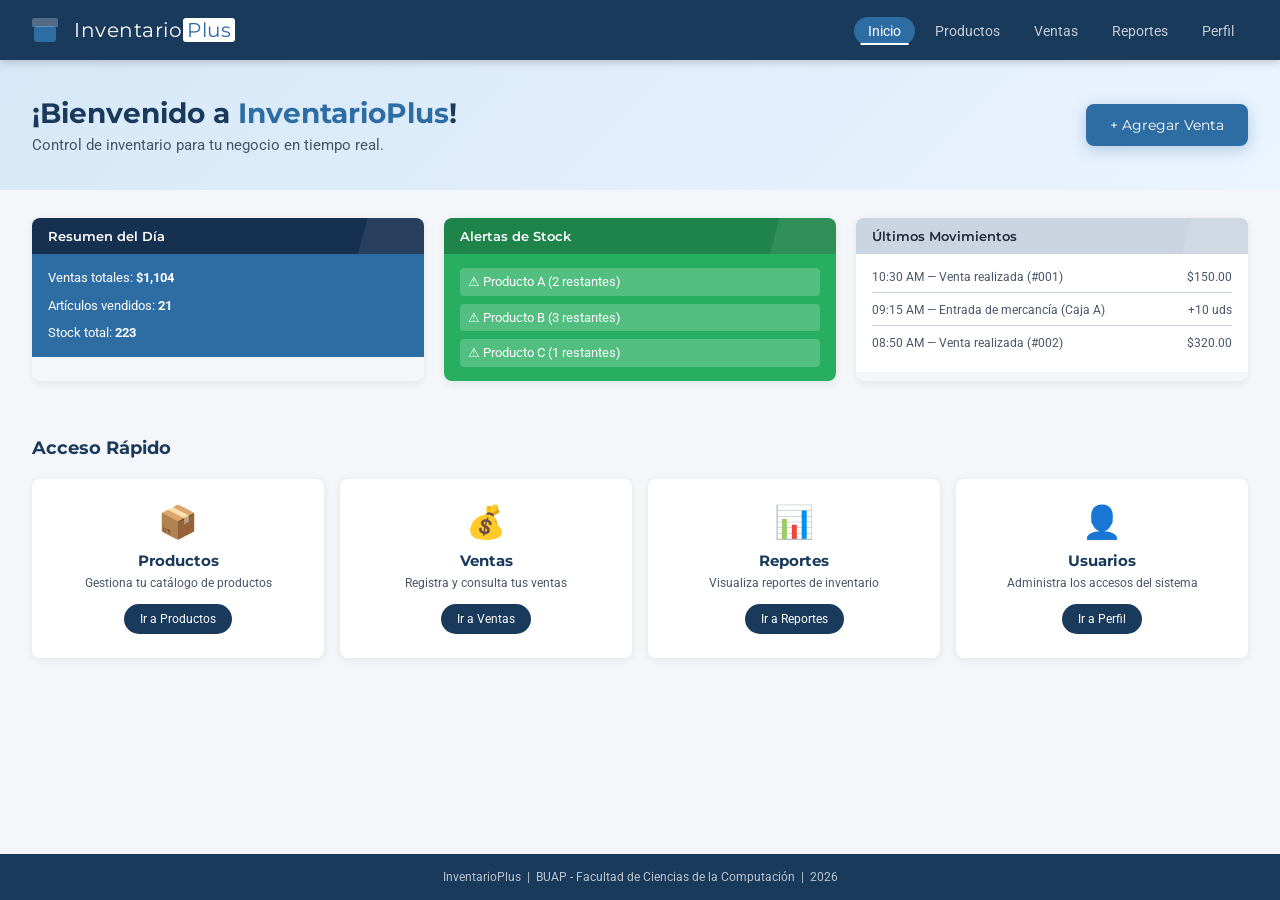
==== index.html @ cd41748c "Add files via upload Primer commit" ====
<!DOCTYPE html>
<html lang="es">
<head>
  <meta charset="UTF-8" />
  <meta name="viewport" content="width=device-width, initial-scale=1.0"/>
  <title>InventarioPlus</title>
  <link rel="preconnect" href="https://fonts.googleapis.com">
  <link href="https://fonts.googleapis.com/css2?family=Montserrat:wght@600;700&family=Roboto:wght@400;500&display=swap" rel="stylesheet">
  <link rel="stylesheet" href="styles.css"/>
  <style>
    /* ── Animaciones generales ── */
    @keyframes fadeInDown {
      from { opacity: 0; transform: translateY(-20px); }
      to   { opacity: 1; transform: translateY(0); }
    }
    @keyframes fadeInUp {
      from { opacity: 0; transform: translateY(30px); }
      to   { opacity: 1; transform: translateY(0); }
    }
    @keyframes fadeInLeft {
      from { opacity: 0; transform: translateX(-30px); }
      to   { opacity: 1; transform: translateX(0); }
    }
    @keyframes pulse {
      0%, 100% { transform: scale(1); }
      50%       { transform: scale(1.05); }
    }
    @keyframes shimmer {
      0%   { background-position: -200% center; }
      100% { background-position: 200% center; }
    }

    /* ── Navbar animado ── */
    .navbar { animation: fadeInDown 0.5s ease; }
    .navbar-links a { position: relative; overflow: hidden; }
    .navbar-links a::after { content: ''; position: absolute; bottom: 0; left: 50%; width: 0; height: 2px; background: white; transition: all 0.3s ease; transform: translateX(-50%); }
    .navbar-links a:hover::after, .navbar-links a.active::after { width: 80%; }

    /* ── Hero animado ── */
    .hero { position: relative; overflow: hidden; }
    .hero::before { content: ''; position: absolute; inset: 0; background: linear-gradient(135deg, #D6E8F7 0%, #EBF4FF 50%, #D6E8F7 100%); background-size: 200% 200%; animation: shimmer 4s linear infinite; }
    .hero-content { position: relative; z-index: 1; animation: fadeInLeft 0.7s ease; }
    .hero-content h1 { font-size: 28px; }
    .hero-content h1 span { color: var(--color-secondary); }
    .btn-primary { position: relative; z-index: 1; animation: fadeInUp 0.7s ease 0.2s both; box-shadow: 0 4px 15px rgba(46,109,164,0.3); }
    .btn-primary:hover { box-shadow: 0 6px 20px rgba(46,109,164,0.5); transform: translateY(-2px); }
    .btn-primary:active { transform: translateY(0); }

    /* ── Tarjetas animadas ── */
    .card { transition: transform 0.3s ease, box-shadow 0.3s ease; animation: fadeInUp 0.6s ease both; }
    .card:nth-child(1) { animation-delay: 0.1s; }
    .card:nth-child(2) { animation-delay: 0.2s; }
    .card:nth-child(3) { animation-delay: 0.3s; }
    .card:hover { transform: translateY(-5px); box-shadow: 0 8px 24px rgba(0,0,0,0.12); }
    .card-header { position: relative; overflow: hidden; }
    .card-header::after { content: ''; position: absolute; top: -50%; right: -20px; width: 80px; height: 200%; background: rgba(255,255,255,0.08); transform: rotate(15deg); }

    /* ── Servicios animados ── */
    .service-card { transition: transform 0.3s ease, box-shadow 0.3s ease; animation: fadeInUp 0.6s ease both; }
    .service-card:nth-child(1) { animation-delay: 0.1s; }
    .service-card:nth-child(2) { animation-delay: 0.2s; }
    .service-card:nth-child(3) { animation-delay: 0.3s; }
    .service-card:nth-child(4) { animation-delay: 0.4s; }
    .service-card:hover { transform: translateY(-6px); box-shadow: 0 10px 28px rgba(0,0,0,0.13); }
    .service-icon { transition: transform 0.3s ease; display: inline-block; }
    .service-card:hover .service-icon { transform: scale(1.2) rotate(-5deg); }
    .btn-service { transition: all 0.3s ease; }
    .btn-service:hover { transform: scale(1.05); box-shadow: 0 4px 12px rgba(26,58,92,0.3); }

    /* ── Sección visible al scroll ── */
    .reveal { opacity: 0; transform: translateY(30px); transition: opacity 0.6s ease, transform 0.6s ease; }
    .reveal.visible { opacity: 1; transform: translateY(0); }

    /* ── Contador animado ── */
    .count-num { display: inline-block; transition: all 0.3s; }
  </style>
</head>
<body>
  <nav class="navbar">
    <div class="navbar-logo">
      <div class="logo-icon"><div class="logo-box"></div></div>
      <span class="logo-text">Inventario<span class="logo-plus">Plus</span></span>
    </div>
    <ul class="navbar-links">
      <li><a href="index.html" class="active">Inicio</a></li>
      <li><a href="productos.html">Productos</a></li>
      <li><a href="ventas.html">Ventas</a></li>
      <li><a href="reportes.html">Reportes</a></li>
      <li><a href="perfil.html">Perfil</a></li>
    </ul>
    <button class="hamburger" id="hamburger">&#9776;</button>
  </nav>

  <section class="hero">
    <div class="hero-content">
      <h1>¡Bienvenido a <span>InventarioPlus</span>!</h1>
      <p>Control de inventario para tu negocio en tiempo real.</p>
    </div>
    <button class="btn-primary" id="btn-agregar">+ Agregar Venta</button>
  </section>

  <section class="cards-section reveal">
    <div class="card card-blue">
      <div class="card-header">Resumen del Día</div>
      <div class="card-body">
        <p>Ventas totales: <strong id="ventas-total">$0.00</strong></p>
        <p>Artículos vendidos: <strong id="articulos-total">0</strong></p>
        <p>Stock total: <strong id="stock-total">0</strong></p>
      </div>
    </div>
    <div class="card card-green">
      <div class="card-header">Alertas de Stock</div>
      <div class="card-body" id="alertas-list">
        <p class="alerta-item">⚠ Producto A (2 restantes)</p>
        <p class="alerta-item">⚠ Producto B (3 restantes)</p>
      </div>
    </div>
    <div class="card card-gray">
      <div class="card-header card-header-dark">Últimos Movimientos</div>
      <div class="card-body" id="movimientos-list">
        <p class="movimiento-item">10:30 AM — Venta realizada (#001) <span>$150.00</span></p>
        <p class="movimiento-item">09:15 AM — Entrada de mercancía (Caja A) <span>+10 uds</span></p>
      </div>
    </div>
  </section>

  <section class="services-section reveal">
    <h2>Acceso Rápido</h2>
    <div class="services-grid">
      <div class="service-card">
        <div class="service-icon">📦</div>
        <h3>Productos</h3>
        <p>Gestiona tu catálogo de productos</p>
        <button class="btn-service" onclick="location.href='productos.html'">Ir a Productos</button>
      </div>
      <div class="service-card">
        <div class="service-icon">💰</div>
        <h3>Ventas</h3>
        <p>Registra y consulta tus ventas</p>
        <button class="btn-service" onclick="location.href='ventas.html'">Ir a Ventas</button>
      </div>
      <div class="service-card">
        <div class="service-icon">📊</div>
        <h3>Reportes</h3>
        <p>Visualiza reportes de inventario</p>
        <button class="btn-service" onclick="location.href='reportes.html'">Ir a Reportes</button>
      </div>
      <div class="service-card">
        <div class="service-icon">👤</div>
        <h3>Usuarios</h3>
        <p>Administra los accesos del sistema</p>
        <button class="btn-service" onclick="location.href='perfil.html'">Ir a Perfil</button>
      </div>
    </div>
  </section>

  <footer class="footer">
    <p>InventarioPlus &nbsp;|&nbsp; BUAP - Facultad de Ciencias de la Computación &nbsp;|&nbsp; 2026</p>
  </footer>
  <script src="app.js"></script>
  <script>
    // ── Animación al hacer scroll ─────────────────
    const reveals = document.querySelectorAll('.reveal');
    const observer = new IntersectionObserver((entries) => {
      entries.forEach(entry => {
        if (entry.isIntersecting) {
          entry.target.classList.add('visible');
        }
      });
    }, { threshold: 0.15 });
    reveals.forEach(el => observer.observe(el));

    // ── Contador animado ──────────────────────────
    function animarContador(elemento, inicio, fin, duracion, prefijo = '', sufijo = '') {
      let startTime = null;
      function step(timestamp) {
        if (!startTime) startTime = timestamp;
        const progress = Math.min((timestamp - startTime) / duracion, 1);
        const valor = Math.floor(progress * (fin - inicio) + inicio);
        elemento.textContent = prefijo + valor.toLocaleString() + sufijo;
        if (progress < 1) requestAnimationFrame(step);
      }
      requestAnimationFrame(step);
    }

    // Animar números del resumen al cargar
    window.addEventListener('load', () => {
      setTimeout(() => {
        animarContador(document.getElementById('ventas-total'),    0, 1850,  1200, '$');
        animarContador(document.getElementById('articulos-total'), 0, 24,    800);
        animarContador(document.getElementById('stock-total'),     0, 312,   1000);
      }, 400);
    });

    // ── Navbar hamburguesa ────────────────────────
    document.getElementById('hamburger').addEventListener('click', () => {
      document.querySelector('.navbar-links').classList.toggle('open');
    });

    // ── Botón agregar venta ───────────────────────
    document.getElementById('btn-agregar').addEventListener('click', () => {
      location.href = 'ventas.html';
    });
  </script>
</body>
</html>
---- styles.css ----
/* ═══════════════════════════════════════════
   VARIABLES Y RESET
═══════════════════════════════════════════ */
:root {
  --color-primary:   #1A3A5C;
  --color-secondary: #2E6DA4;
  --color-green:     #27AE60;
  --color-green-dark:#1E8449;
  --color-red:       #E74C3C;
  --color-bg:        #F4F6F9;
  --color-white:     #ffffff;
  --color-gray:      #CBD5E1;
  --color-text:      #1E293B;
  --color-muted:     #475569;
  --font-title:      'Montserrat', sans-serif;
  --font-body:       'Roboto', sans-serif;
  --radius:          8px;
  --shadow:          0 2px 8px rgba(0,0,0,0.08);
}

* {
  margin: 0;
  padding: 0;
  box-sizing: border-box;
}

body {
  font-family: var(--font-body);
  background-color: var(--color-bg);
  color: var(--color-text);
  min-height: 100vh;
  display: flex;
  flex-direction: column;
}

/* ═══════════════════════════════════════════
   NAVBAR
═══════════════════════════════════════════ */
.navbar {
  background-color: var(--color-primary);
  display: flex;
  align-items: center;
  justify-content: space-between;
  padding: 0 32px;
  height: 60px;
  position: sticky;
  top: 0;
  z-index: 100;
  box-shadow: 0 2px 8px rgba(0,0,0,0.2);
}

.navbar-logo {
  display: flex;
  align-items: center;
  gap: 10px;
}

.logo-icon {
  width: 32px;
  height: 32px;
  position: relative;
}

.logo-box {
  width: 22px;
  height: 16px;
  background-color: var(--color-secondary);
  border-radius: 3px;
  position: absolute;
  bottom: 4px;
  left: 2px;
}

.logo-box::before {
  content: '';
  position: absolute;
  top: -8px;
  left: -2px;
  width: 26px;
  height: 9px;
  background-color: var(--color-white);
  opacity: 0.25;
  border-radius: 2px 2px 0 0;
}

.logo-text {
  font-family: var(--font-title);
  font-size: 20px;
  color: var(--color-white);
  letter-spacing: 0.5px;
}

.logo-plus {
  color: var(--color-secondary);
  background-color: var(--color-white);
  padding: 0 4px;
  border-radius: 3px;
  margin-left: 1px;
}

.navbar-links {
  list-style: none;
  display: flex;
  gap: 6px;
}

.navbar-links a {
  text-decoration: none;
  color: rgba(255,255,255,0.75);
  font-family: var(--font-body);
  font-size: 14px;
  padding: 6px 14px;
  border-radius: 20px;
  transition: all 0.2s;
}

.navbar-links a:hover,
.navbar-links a.active {
  background-color: var(--color-secondary);
  color: var(--color-white);
}

.hamburger {
  display: none;
  background: none;
  border: none;
  color: white;
  font-size: 22px;
  cursor: pointer;
}

/* ═══════════════════════════════════════════
   HERO / BANNER
═══════════════════════════════════════════ */
.hero {
  background-color: #D6E8F7;
  padding: 36px 32px;
  display: flex;
  align-items: center;
  justify-content: space-between;
  flex-wrap: wrap;
  gap: 16px;
}

.hero-content h1 {
  font-family: var(--font-title);
  font-size: 26px;
  color: var(--color-primary);
  margin-bottom: 6px;
}

.hero-content p {
  font-size: 15px;
  color: var(--color-muted);
}

.btn-primary {
  background-color: var(--color-secondary);
  color: var(--color-white);
  border: none;
  padding: 12px 24px;
  border-radius: var(--radius);
  font-family: var(--font-title);
  font-size: 14px;
  cursor: pointer;
  transition: background-color 0.2s, transform 0.1s;
  white-space: nowrap;
}

.btn-primary:hover {
  background-color: var(--color-primary);
  transform: translateY(-1px);
}

/* ═══════════════════════════════════════════
   TARJETAS
═══════════════════════════════════════════ */
.cards-section {
  display: grid;
  grid-template-columns: repeat(3, 1fr);
  gap: 20px;
  padding: 28px 32px;
}

.card {
  border-radius: var(--radius);
  overflow: hidden;
  box-shadow: var(--shadow);
}

.card-header {
  padding: 10px 16px;
  font-family: var(--font-title);
  font-size: 13px;
  color: var(--color-white);
  font-weight: 600;
}

.card-blue .card-header  { background-color: #16304F; }
.card-blue .card-body    { background-color: var(--color-secondary); color: white; }

.card-green .card-header { background-color: var(--color-green-dark); }
.card-green .card-body   { background-color: var(--color-green); color: white; }

.card-header-dark {
  background-color: var(--color-gray) !important;
  color: var(--color-text) !important;
}

.card-gray .card-body    { background-color: var(--color-white); }

.card-body {
  padding: 14px 16px;
  font-size: 13px;
  display: flex;
  flex-direction: column;
  gap: 8px;
  min-height: 90px;
}

.card-body p { line-height: 1.5; }

.alerta-item {
  background-color: rgba(255,255,255,0.2);
  border-radius: 4px;
  padding: 4px 8px;
}

.movimiento-item {
  display: flex;
  justify-content: space-between;
  border-bottom: 1px solid var(--color-gray);
  padding-bottom: 6px;
  font-size: 12px;
  color: var(--color-muted);
}

.movimiento-item:last-child { border-bottom: none; }

/* ═══════════════════════════════════════════
   SECCIÓN DE SERVICIOS
═══════════════════════════════════════════ */
.services-section {
  padding: 28px 32px;
  flex: 1;
}

.services-section h2 {
  font-family: var(--font-title);
  font-size: 18px;
  color: var(--color-primary);
  margin-bottom: 20px;
}

.services-grid {
  display: grid;
  grid-template-columns: repeat(4, 1fr);
  gap: 16px;
}

.service-card {
  background-color: var(--color-white);
  border-radius: var(--radius);
  padding: 24px 16px;
  text-align: center;
  box-shadow: var(--shadow);
  transition: transform 0.2s, box-shadow 0.2s;
}

.service-card:hover {
  transform: translateY(-3px);
  box-shadow: 0 6px 16px rgba(0,0,0,0.12);
}

.service-icon {
  font-size: 32px;
  margin-bottom: 10px;
}

.service-card h3 {
  font-family: var(--font-title);
  font-size: 15px;
  color: var(--color-primary);
  margin-bottom: 6px;
}

.service-card p {
  font-size: 12px;
  color: var(--color-muted);
  margin-bottom: 14px;
}

.btn-service {
  background-color: var(--color-primary);
  color: var(--color-white);
  border: none;
  padding: 8px 16px;
  border-radius: 20px;
  font-size: 12px;
  font-family: var(--font-body);
  cursor: pointer;
  transition: background-color 0.2s;
}

.btn-service:hover {
  background-color: var(--color-secondary);
}

/* ═══════════════════════════════════════════
   FOOTER
═══════════════════════════════════════════ */
.footer {
  background-color: var(--color-primary);
  color: rgba(255,255,255,0.7);
  text-align: center;
  padding: 16px 32px;
  font-size: 12px;
  font-family: var(--font-body);
}

/* ═══════════════════════════════════════════
   RESPONSIVE
═══════════════════════════════════════════ */
@media (max-width: 900px) {
  .cards-section     { grid-template-columns: 1fr; }
  .services-grid     { grid-template-columns: repeat(2, 1fr); }
}

@media (max-width: 600px) {
  .navbar            { padding: 0 16px; }
  .navbar-links      { display: none; flex-direction: column; position: absolute;
                       top: 60px; left: 0; width: 100%;
                       background-color: var(--color-primary); padding: 12px; }
  .navbar-links.open { display: flex; }
  .hamburger         { display: block; }
  .hero              { flex-direction: column; text-align: center; }
  .services-grid     { grid-template-columns: 1fr; }
}
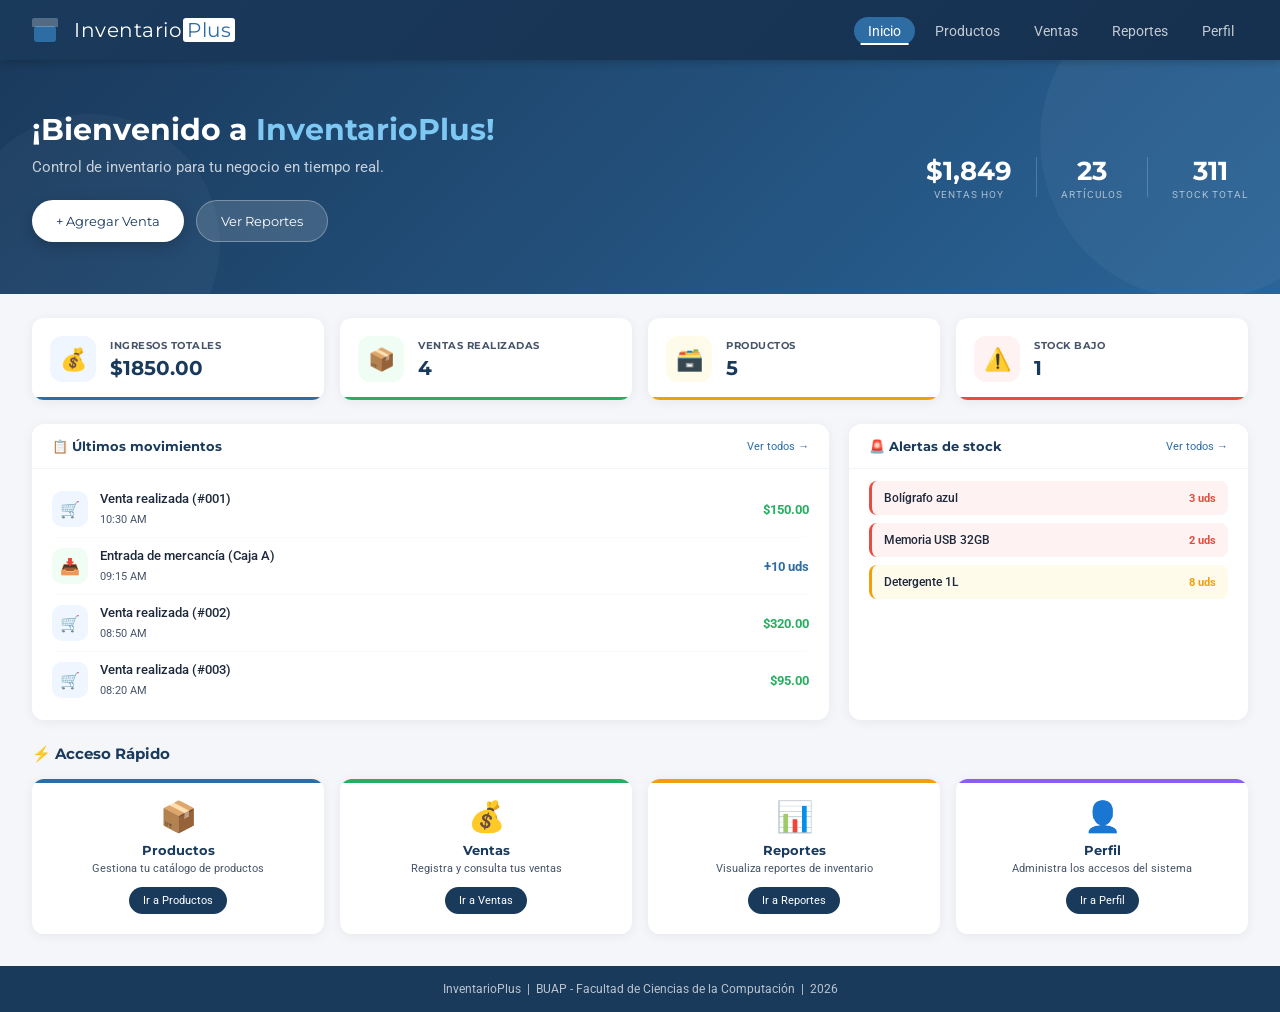
==== commit 851e9b85: "Update index.html" ====
--- a/index.html
+++ b/index.html
@@ -8,71 +8,117 @@
   <link href="https://fonts.googleapis.com/css2?family=Montserrat:wght@600;700&family=Roboto:wght@400;500&display=swap" rel="stylesheet">
   <link rel="stylesheet" href="styles.css"/>
   <style>
-    /* ── Animaciones generales ── */
-    @keyframes fadeInDown {
-      from { opacity: 0; transform: translateY(-20px); }
-      to   { opacity: 1; transform: translateY(0); }
+    @keyframes fadeInDown  { from{opacity:0;transform:translateY(-20px)}to{opacity:1;transform:translateY(0)} }
+    @keyframes fadeInUp    { from{opacity:0;transform:translateY(30px)}to{opacity:1;transform:translateY(0)} }
+    @keyframes fadeInLeft  { from{opacity:0;transform:translateX(-40px)}to{opacity:1;transform:translateX(0)} }
+    @keyframes fadeInRight { from{opacity:0;transform:translateX(40px)}to{opacity:1;transform:translateX(0)} }
+    @keyframes shimmer     { 0%{background-position:-200% center}100%{background-position:200% center} }
+    @keyframes pulse       { 0%,100%{box-shadow:0 0 0 0 rgba(255,255,255,0.4)}70%{box-shadow:0 0 0 10px rgba(255,255,255,0)} }
+
+    .navbar { animation:fadeInDown 0.5s ease; background:linear-gradient(135deg,#1A3A5C,#16304F); }
+    .navbar-links a { position:relative; }
+    .navbar-links a::after { content:''; position:absolute; bottom:0; left:50%; width:0; height:2px; background:white; transition:all 0.3s; transform:translateX(-50%); }
+    .navbar-links a:hover::after, .navbar-links a.active::after { width:80%; }
+
+    .hero {
+      background:linear-gradient(135deg,#1A3A5C 0%,#2E6DA4 60%,#1A3A5C 100%);
+      background-size:200% 200%;
+      animation:shimmer 8s linear infinite;
+      padding:52px 32px;
+      display:flex;
+      align-items:center;
+      justify-content:space-between;
+      flex-wrap:wrap;
+      gap:24px;
+      position:relative;
+      overflow:hidden;
+      min-height:200px;
     }
-    @keyframes fadeInUp {
-      from { opacity: 0; transform: translateY(30px); }
-      to   { opacity: 1; transform: translateY(0); }
-    }
-    @keyframes fadeInLeft {
-      from { opacity: 0; transform: translateX(-30px); }
-      to   { opacity: 1; transform: translateX(0); }
-    }
-    @keyframes pulse {
-      0%, 100% { transform: scale(1); }
-      50%       { transform: scale(1.05); }
-    }
-    @keyframes shimmer {
-      0%   { background-position: -200% center; }
-      100% { background-position: 200% center; }
-    }
-
-    /* ── Navbar animado ── */
-    .navbar { animation: fadeInDown 0.5s ease; }
-    .navbar-links a { position: relative; overflow: hidden; }
-    .navbar-links a::after { content: ''; position: absolute; bottom: 0; left: 50%; width: 0; height: 2px; background: white; transition: all 0.3s ease; transform: translateX(-50%); }
-    .navbar-links a:hover::after, .navbar-links a.active::after { width: 80%; }
-
-    /* ── Hero animado ── */
-    .hero { position: relative; overflow: hidden; }
-    .hero::before { content: ''; position: absolute; inset: 0; background: linear-gradient(135deg, #D6E8F7 0%, #EBF4FF 50%, #D6E8F7 100%); background-size: 200% 200%; animation: shimmer 4s linear infinite; }
-    .hero-content { position: relative; z-index: 1; animation: fadeInLeft 0.7s ease; }
-    .hero-content h1 { font-size: 28px; }
-    .hero-content h1 span { color: var(--color-secondary); }
-    .btn-primary { position: relative; z-index: 1; animation: fadeInUp 0.7s ease 0.2s both; box-shadow: 0 4px 15px rgba(46,109,164,0.3); }
-    .btn-primary:hover { box-shadow: 0 6px 20px rgba(46,109,164,0.5); transform: translateY(-2px); }
-    .btn-primary:active { transform: translateY(0); }
-
-    /* ── Tarjetas animadas ── */
-    .card { transition: transform 0.3s ease, box-shadow 0.3s ease; animation: fadeInUp 0.6s ease both; }
-    .card:nth-child(1) { animation-delay: 0.1s; }
-    .card:nth-child(2) { animation-delay: 0.2s; }
-    .card:nth-child(3) { animation-delay: 0.3s; }
-    .card:hover { transform: translateY(-5px); box-shadow: 0 8px 24px rgba(0,0,0,0.12); }
-    .card-header { position: relative; overflow: hidden; }
-    .card-header::after { content: ''; position: absolute; top: -50%; right: -20px; width: 80px; height: 200%; background: rgba(255,255,255,0.08); transform: rotate(15deg); }
-
-    /* ── Servicios animados ── */
-    .service-card { transition: transform 0.3s ease, box-shadow 0.3s ease; animation: fadeInUp 0.6s ease both; }
-    .service-card:nth-child(1) { animation-delay: 0.1s; }
-    .service-card:nth-child(2) { animation-delay: 0.2s; }
-    .service-card:nth-child(3) { animation-delay: 0.3s; }
-    .service-card:nth-child(4) { animation-delay: 0.4s; }
-    .service-card:hover { transform: translateY(-6px); box-shadow: 0 10px 28px rgba(0,0,0,0.13); }
-    .service-icon { transition: transform 0.3s ease; display: inline-block; }
-    .service-card:hover .service-icon { transform: scale(1.2) rotate(-5deg); }
-    .btn-service { transition: all 0.3s ease; }
-    .btn-service:hover { transform: scale(1.05); box-shadow: 0 4px 12px rgba(26,58,92,0.3); }
-
-    /* ── Sección visible al scroll ── */
-    .reveal { opacity: 0; transform: translateY(30px); transition: opacity 0.6s ease, transform 0.6s ease; }
-    .reveal.visible { opacity: 1; transform: translateY(0); }
-
-    /* ── Contador animado ── */
-    .count-num { display: inline-block; transition: all 0.3s; }
+    .hero::before { content:''; position:absolute; top:-80px; right:-80px; width:320px; height:320px; background:rgba(255,255,255,0.04); border-radius:50%; }
+    .hero::after  { content:''; position:absolute; bottom:-80px; left:-40px; width:260px; height:260px; background:rgba(255,255,255,0.03); border-radius:50%; }
+
+    .hero-content { position:relative; z-index:1; animation:fadeInLeft 0.7s ease; }
+    .hero-content h1 { font-family:var(--font-title); font-size:30px; color:white; margin-bottom:10px; line-height:1.2; }
+    .hero-content h1 span { color:#7EC8F4; }
+    .hero-content p { font-size:15px; color:rgba(255,255,255,0.75); margin-bottom:24px; }
+    .hero-buttons { display:flex; gap:12px; flex-wrap:wrap; }
+    .btn-hero-primary { background:white; color:var(--color-primary); border:none; padding:12px 24px; border-radius:25px; font-family:var(--font-title); font-size:13px; cursor:pointer; transition:all 0.3s; box-shadow:0 4px 15px rgba(0,0,0,0.2); animation:pulse 2s infinite; }
+    .btn-hero-primary:hover { transform:translateY(-2px); box-shadow:0 8px 25px rgba(0,0,0,0.3); }
+    .btn-hero-secondary { background:rgba(255,255,255,0.15); color:white; border:1px solid rgba(255,255,255,0.3); padding:12px 24px; border-radius:25px; font-family:var(--font-title); font-size:13px; cursor:pointer; transition:all 0.3s; }
+    .btn-hero-secondary:hover { background:rgba(255,255,255,0.25); transform:translateY(-2px); }
+
+    .hero-stats { display:flex; gap:24px; position:relative; z-index:1; animation:fadeInRight 0.7s ease 0.2s both; flex-wrap:wrap; align-items:center; }
+    .hero-stat { text-align:center; }
+    .hero-stat .num { font-family:var(--font-title); font-size:26px; color:white; font-weight:700; }
+    .hero-stat .lbl { font-size:10px; color:rgba(255,255,255,0.6); letter-spacing:1px; margin-top:2px; }
+    .hero-divider { width:1px; height:40px; background:rgba(255,255,255,0.2); }
+
+    .kpi-section { display:grid; grid-template-columns:repeat(4,1fr); gap:16px; padding:24px 32px; animation:fadeInUp 0.6s ease 0.1s both; }
+    .kpi-card { background:white; border-radius:12px; padding:18px; box-shadow:0 2px 12px rgba(0,0,0,0.06); display:flex; align-items:center; gap:14px; transition:all 0.3s; position:relative; overflow:hidden; }
+    .kpi-card::after { content:''; position:absolute; bottom:0; left:0; right:0; height:3px; }
+    .kpi-card:nth-child(1)::after { background:#2E6DA4; }
+    .kpi-card:nth-child(2)::after { background:#27AE60; }
+    .kpi-card:nth-child(3)::after { background:#F59E0B; }
+    .kpi-card:nth-child(4)::after { background:#E74C3C; }
+    .kpi-card:hover { transform:translateY(-4px); box-shadow:0 8px 24px rgba(0,0,0,0.1); }
+    .kpi-icon { width:46px; height:46px; border-radius:12px; display:flex; align-items:center; justify-content:center; font-size:22px; flex-shrink:0; }
+    .kpi-icon.blue   { background:#EFF6FF; }
+    .kpi-icon.green  { background:#F0FDF4; }
+    .kpi-icon.yellow { background:#FFFBEB; }
+    .kpi-icon.red    { background:#FEF2F2; }
+    .kpi-info h3 { font-size:10px; color:var(--color-muted); font-family:var(--font-title); letter-spacing:0.5px; margin-bottom:4px; }
+    .kpi-info p  { font-size:20px; font-weight:700; color:var(--color-primary); font-family:var(--font-title); }
+
+    .main-grid { display:grid; grid-template-columns:2fr 1fr; gap:20px; padding:0 32px 24px; }
+    .panel { background:white; border-radius:12px; box-shadow:0 2px 12px rgba(0,0,0,0.06); overflow:hidden; transition:all 0.3s; animation:fadeInUp 0.6s ease 0.2s both; }
+    .panel:hover { box-shadow:0 8px 24px rgba(0,0,0,0.1); }
+    .panel-header { padding:14px 20px; display:flex; align-items:center; justify-content:space-between; border-bottom:1px solid #F1F5F9; }
+    .panel-header h3 { font-family:var(--font-title); font-size:13px; color:var(--color-primary); }
+    .panel-header a  { font-size:11px; color:var(--color-secondary); text-decoration:none; }
+    .panel-body { padding:12px 20px; }
+
+    .mov-item { display:flex; align-items:center; gap:12px; padding:10px 0; border-bottom:1px solid #F8FAFF; transition:all 0.2s; border-radius:6px; }
+    .mov-item:last-child { border-bottom:none; }
+    .mov-item:hover { background:#F8FAFF; padding-left:8px; }
+    .mov-dot { width:36px; height:36px; border-radius:10px; display:flex; align-items:center; justify-content:center; font-size:16px; flex-shrink:0; }
+    .mov-dot.venta   { background:#EFF6FF; }
+    .mov-dot.entrada { background:#F0FDF4; }
+    .mov-info { flex:1; }
+    .mov-info p    { font-size:13px; color:var(--color-text); font-weight:500; margin-bottom:2px; }
+    .mov-info span { font-size:11px; color:var(--color-muted); }
+    .mov-valor { font-size:13px; font-weight:700; }
+    .mov-valor.pos { color:#27AE60; }
+    .mov-valor.neg { color:#2E6DA4; }
+
+    .alerta-pro { display:flex; align-items:center; gap:10px; padding:10px 12px; border-radius:8px; margin-bottom:8px; transition:all 0.2s; }
+    .alerta-pro:hover { transform:translateX(4px); }
+    .alerta-pro.red  { background:#FEF2F2; border-left:3px solid #E74C3C; }
+    .alerta-pro.mid  { background:#FFFBEB; border-left:3px solid #F59E0B; }
+    .alerta-pro .a-nombre { font-size:12px; font-weight:500; color:var(--color-text); flex:1; }
+    .alerta-pro .a-stock  { font-size:11px; font-weight:700; }
+    .alerta-pro.red .a-stock { color:#E74C3C; }
+    .alerta-pro.mid .a-stock { color:#F59E0B; }
+
+    .services-section { padding:0 32px 32px; animation:fadeInUp 0.6s ease 0.3s both; }
+    .services-section h2 { font-family:var(--font-title); font-size:15px; color:var(--color-primary); margin-bottom:16px; }
+    .services-grid { display:grid; grid-template-columns:repeat(4,1fr); gap:16px; }
+    .service-card { background:white; border-radius:12px; padding:20px 14px; text-align:center; box-shadow:0 2px 12px rgba(0,0,0,0.06); transition:all 0.3s; cursor:pointer; position:relative; overflow:hidden; }
+    .service-card::before { content:''; position:absolute; top:0; left:0; right:0; height:4px; }
+    .service-card:nth-child(1)::before { background:#2E6DA4; }
+    .service-card:nth-child(2)::before { background:#27AE60; }
+    .service-card:nth-child(3)::before { background:#F59E0B; }
+    .service-card:nth-child(4)::before { background:#8B5CF6; }
+    .service-card:hover { transform:translateY(-5px); box-shadow:0 10px 28px rgba(0,0,0,0.12); }
+    .service-icon { font-size:30px; margin-bottom:8px; display:block; transition:transform 0.3s; }
+    .service-card:hover .service-icon { transform:scale(1.2) rotate(-5deg); }
+    .service-card h3 { font-family:var(--font-title); font-size:13px; color:var(--color-primary); margin-bottom:4px; }
+    .service-card p  { font-size:11px; color:var(--color-muted); margin-bottom:12px; }
+    .btn-service { background:var(--color-primary); color:white; border:none; padding:7px 14px; border-radius:20px; font-size:11px; font-family:var(--font-body); cursor:pointer; transition:all 0.3s; }
+    .btn-service:hover { background:var(--color-secondary); transform:scale(1.05); }
+
+    @media(max-width:1024px) { .kpi-section{grid-template-columns:repeat(2,1fr)} .main-grid{grid-template-columns:1fr} }
+    @media(max-width:768px)  { .kpi-section,.main-grid,.services-section{padding:12px 16px} .services-grid{grid-template-columns:repeat(2,1fr)} .hero{padding:32px 16px} .hero-stats{gap:16px} }
+    @media(max-width:480px)  { .services-grid{grid-template-columns:1fr} .hero-content h1{font-size:22px} .kpi-section{grid-template-columns:1fr} }
   </style>
 </head>
 <body>
@@ -91,65 +137,113 @@
     <button class="hamburger" id="hamburger">&#9776;</button>
   </nav>
 
+  <!-- HERO -->
   <section class="hero">
     <div class="hero-content">
-      <h1>¡Bienvenido a <span>InventarioPlus</span>!</h1>
+      <h1>¡Bienvenido a <span>InventarioPlus!</span></h1>
       <p>Control de inventario para tu negocio en tiempo real.</p>
-    </div>
-    <button class="btn-primary" id="btn-agregar">+ Agregar Venta</button>
+      <div class="hero-buttons">
+        <button class="btn-hero-primary" onclick="location.href='ventas.html'">+ Agregar Venta</button>
+        <button class="btn-hero-secondary" onclick="location.href='reportes.html'">Ver Reportes</button>
+      </div>
+    </div>
+    <div class="hero-stats">
+      <div class="hero-stat">
+        <div class="num" id="hero-ventas">$0</div>
+        <div class="lbl">VENTAS HOY</div>
+      </div>
+      <div class="hero-divider"></div>
+      <div class="hero-stat">
+        <div class="num" id="hero-articulos">0</div>
+        <div class="lbl">ARTÍCULOS</div>
+      </div>
+      <div class="hero-divider"></div>
+      <div class="hero-stat">
+        <div class="num" id="hero-stock">0</div>
+        <div class="lbl">STOCK TOTAL</div>
+      </div>
+    </div>
   </section>
 
-  <section class="cards-section reveal">
-    <div class="card card-blue">
-      <div class="card-header">Resumen del Día</div>
-      <div class="card-body">
-        <p>Ventas totales: <strong id="ventas-total">$0.00</strong></p>
-        <p>Artículos vendidos: <strong id="articulos-total">0</strong></p>
-        <p>Stock total: <strong id="stock-total">0</strong></p>
-      </div>
-    </div>
-    <div class="card card-green">
-      <div class="card-header">Alertas de Stock</div>
-      <div class="card-body" id="alertas-list">
-        <p class="alerta-item">⚠ Producto A (2 restantes)</p>
-        <p class="alerta-item">⚠ Producto B (3 restantes)</p>
-      </div>
-    </div>
-    <div class="card card-gray">
-      <div class="card-header card-header-dark">Últimos Movimientos</div>
-      <div class="card-body" id="movimientos-list">
-        <p class="movimiento-item">10:30 AM — Venta realizada (#001) <span>$150.00</span></p>
-        <p class="movimiento-item">09:15 AM — Entrada de mercancía (Caja A) <span>+10 uds</span></p>
+  <!-- KPI CARDS -->
+  <section class="kpi-section">
+    <div class="kpi-card">
+      <div class="kpi-icon blue">💰</div>
+      <div class="kpi-info">
+        <h3>INGRESOS TOTALES</h3>
+        <p id="kpi-ingresos">$0.00</p>
+      </div>
+    </div>
+    <div class="kpi-card">
+      <div class="kpi-icon green">📦</div>
+      <div class="kpi-info">
+        <h3>VENTAS REALIZADAS</h3>
+        <p id="kpi-ventas">0</p>
+      </div>
+    </div>
+    <div class="kpi-card">
+      <div class="kpi-icon yellow">🗃️</div>
+      <div class="kpi-info">
+        <h3>PRODUCTOS</h3>
+        <p id="kpi-productos">0</p>
+      </div>
+    </div>
+    <div class="kpi-card">
+      <div class="kpi-icon red">⚠️</div>
+      <div class="kpi-info">
+        <h3>STOCK BAJO</h3>
+        <p id="kpi-stock-bajo">0</p>
       </div>
     </div>
   </section>
 
-  <section class="services-section reveal">
-    <h2>Acceso Rápido</h2>
+  <!-- MAIN GRID -->
+  <div class="main-grid">
+    <!-- Movimientos -->
+    <div class="panel">
+      <div class="panel-header">
+        <h3>📋 Últimos movimientos</h3>
+        <a href="ventas.html">Ver todos →</a>
+      </div>
+      <div class="panel-body" id="movimientos-list"></div>
+    </div>
+    <!-- Alertas -->
+    <div class="panel">
+      <div class="panel-header">
+        <h3>🚨 Alertas de stock</h3>
+        <a href="productos.html">Ver todos →</a>
+      </div>
+      <div class="panel-body" id="alertas-list"></div>
+    </div>
+  </div>
+
+  <!-- ACCESO RÁPIDO -->
+  <section class="services-section">
+    <h2>⚡ Acceso Rápido</h2>
     <div class="services-grid">
-      <div class="service-card">
-        <div class="service-icon">📦</div>
+      <div class="service-card" onclick="location.href='productos.html'">
+        <span class="service-icon">📦</span>
         <h3>Productos</h3>
         <p>Gestiona tu catálogo de productos</p>
-        <button class="btn-service" onclick="location.href='productos.html'">Ir a Productos</button>
-      </div>
-      <div class="service-card">
-        <div class="service-icon">💰</div>
+        <button class="btn-service">Ir a Productos</button>
+      </div>
+      <div class="service-card" onclick="location.href='ventas.html'">
+        <span class="service-icon">💰</span>
         <h3>Ventas</h3>
         <p>Registra y consulta tus ventas</p>
-        <button class="btn-service" onclick="location.href='ventas.html'">Ir a Ventas</button>
-      </div>
-      <div class="service-card">
-        <div class="service-icon">📊</div>
+        <button class="btn-service">Ir a Ventas</button>
+      </div>
+      <div class="service-card" onclick="location.href='reportes.html'">
+        <span class="service-icon">📊</span>
         <h3>Reportes</h3>
         <p>Visualiza reportes de inventario</p>
-        <button class="btn-service" onclick="location.href='reportes.html'">Ir a Reportes</button>
-      </div>
-      <div class="service-card">
-        <div class="service-icon">👤</div>
-        <h3>Usuarios</h3>
+        <button class="btn-service">Ir a Reportes</button>
+      </div>
+      <div class="service-card" onclick="location.href='perfil.html'">
+        <span class="service-icon">👤</span>
+        <h3>Perfil</h3>
         <p>Administra los accesos del sistema</p>
-        <button class="btn-service" onclick="location.href='perfil.html'">Ir a Perfil</button>
+        <button class="btn-service">Ir a Perfil</button>
       </div>
     </div>
   </section>
@@ -157,50 +251,87 @@
   <footer class="footer">
     <p>InventarioPlus &nbsp;|&nbsp; BUAP - Facultad de Ciencias de la Computación &nbsp;|&nbsp; 2026</p>
   </footer>
-  <script src="app.js"></script>
   <script>
-    // ── Animación al hacer scroll ─────────────────
-    const reveals = document.querySelectorAll('.reveal');
-    const observer = new IntersectionObserver((entries) => {
-      entries.forEach(entry => {
-        if (entry.isIntersecting) {
-          entry.target.classList.add('visible');
-        }
-      });
-    }, { threshold: 0.15 });
-    reveals.forEach(el => observer.observe(el));
+    // ── Datos ─────────────────────────────────────
+    const datos = {
+      ventasTotal:  1850.00,
+      articulos:    24,
+      stockTotal:   312,
+      productos:    6,
+      stockBajo:    2,
+      alertas: [
+        { nombre:'Bolígrafo azul',   stock:3,  nivel:'red' },
+        { nombre:'Memoria USB 32GB', stock:2,  nivel:'red' },
+        { nombre:'Detergente 1L',    stock:8,  nivel:'mid' },
+      ],
+      movimientos: [
+        { tipo:'venta',   desc:'Venta realizada (#001)',        hora:'10:30 AM', valor:'$150.00', pos:true  },
+        { tipo:'entrada', desc:'Entrada de mercancía (Caja A)', hora:'09:15 AM', valor:'+10 uds', pos:false },
+        { tipo:'venta',   desc:'Venta realizada (#002)',        hora:'08:50 AM', valor:'$320.00', pos:true  },
+        { tipo:'venta',   desc:'Venta realizada (#003)',        hora:'08:20 AM', valor:'$95.00',  pos:true  },
+      ]
+    };
 
     // ── Contador animado ──────────────────────────
-    function animarContador(elemento, inicio, fin, duracion, prefijo = '', sufijo = '') {
+    function animarNum(el, fin, prefijo='', sufijo='', duracion=1000) {
       let startTime = null;
-      function step(timestamp) {
-        if (!startTime) startTime = timestamp;
-        const progress = Math.min((timestamp - startTime) / duracion, 1);
-        const valor = Math.floor(progress * (fin - inicio) + inicio);
-        elemento.textContent = prefijo + valor.toLocaleString() + sufijo;
+      function step(ts) {
+        if (!startTime) startTime = ts;
+        const progress = Math.min((ts - startTime) / duracion, 1);
+        const ease = 1 - Math.pow(1 - progress, 3);
+        const val = Math.floor(ease * fin);
+        el.textContent = prefijo + val.toLocaleString() + sufijo;
         if (progress < 1) requestAnimationFrame(step);
+        else el.textContent = prefijo + fin.toLocaleString() + sufijo;
       }
       requestAnimationFrame(step);
     }
 
-    // Animar números del resumen al cargar
+    // ── Inicializar contadores ────────────────────
     window.addEventListener('load', () => {
       setTimeout(() => {
-        animarContador(document.getElementById('ventas-total'),    0, 1850,  1200, '$');
-        animarContador(document.getElementById('articulos-total'), 0, 24,    800);
-        animarContador(document.getElementById('stock-total'),     0, 312,   1000);
-      }, 400);
+        animarNum(document.getElementById('hero-ventas'),    datos.ventasTotal, '$');
+        animarNum(document.getElementById('hero-articulos'), datos.articulos);
+        animarNum(document.getElementById('hero-stock'),     datos.stockTotal);
+        animarNum(document.getElementById('kpi-ventas'),     5);
+        animarNum(document.getElementById('kpi-productos'),  datos.productos);
+        animarNum(document.getElementById('kpi-stock-bajo'), datos.stockBajo);
+        document.getElementById('kpi-ingresos').textContent = `$${datos.ventasTotal.toFixed(2)}`;
+      }, 300);
+    });
+
+    // ── Renderizar movimientos ────────────────────
+    const movList = document.getElementById('movimientos-list');
+    datos.movimientos.forEach(m => {
+      const div = document.createElement('div');
+      div.className = 'mov-item';
+      div.innerHTML = `
+        <div class="mov-dot ${m.tipo}">
+          ${m.tipo === 'venta' ? '🛒' : '📥'}
+        </div>
+        <div class="mov-info">
+          <p>${m.desc}</p>
+          <span>${m.hora}</span>
+        </div>
+        <span class="mov-valor ${m.pos ? 'pos' : 'neg'}">${m.valor}</span>`;
+      movList.appendChild(div);
+    });
+
+    // ── Renderizar alertas ────────────────────────
+    const alertList = document.getElementById('alertas-list');
+    datos.alertas.forEach(a => {
+      const div = document.createElement('div');
+      div.className = `alerta-pro ${a.nivel}`;
+      div.innerHTML = `
+        <span class="a-nombre">${a.nombre}</span>
+        <span class="a-stock">${a.stock} uds</span>`;
+      alertList.appendChild(div);
     });
 
     // ── Navbar hamburguesa ────────────────────────
     document.getElementById('hamburger').addEventListener('click', () => {
       document.querySelector('.navbar-links').classList.toggle('open');
     });
-
-    // ── Botón agregar venta ───────────────────────
-    document.getElementById('btn-agregar').addEventListener('click', () => {
-      location.href = 'ventas.html';
-    });
   </script>
 </body>
-</html>+</html>
